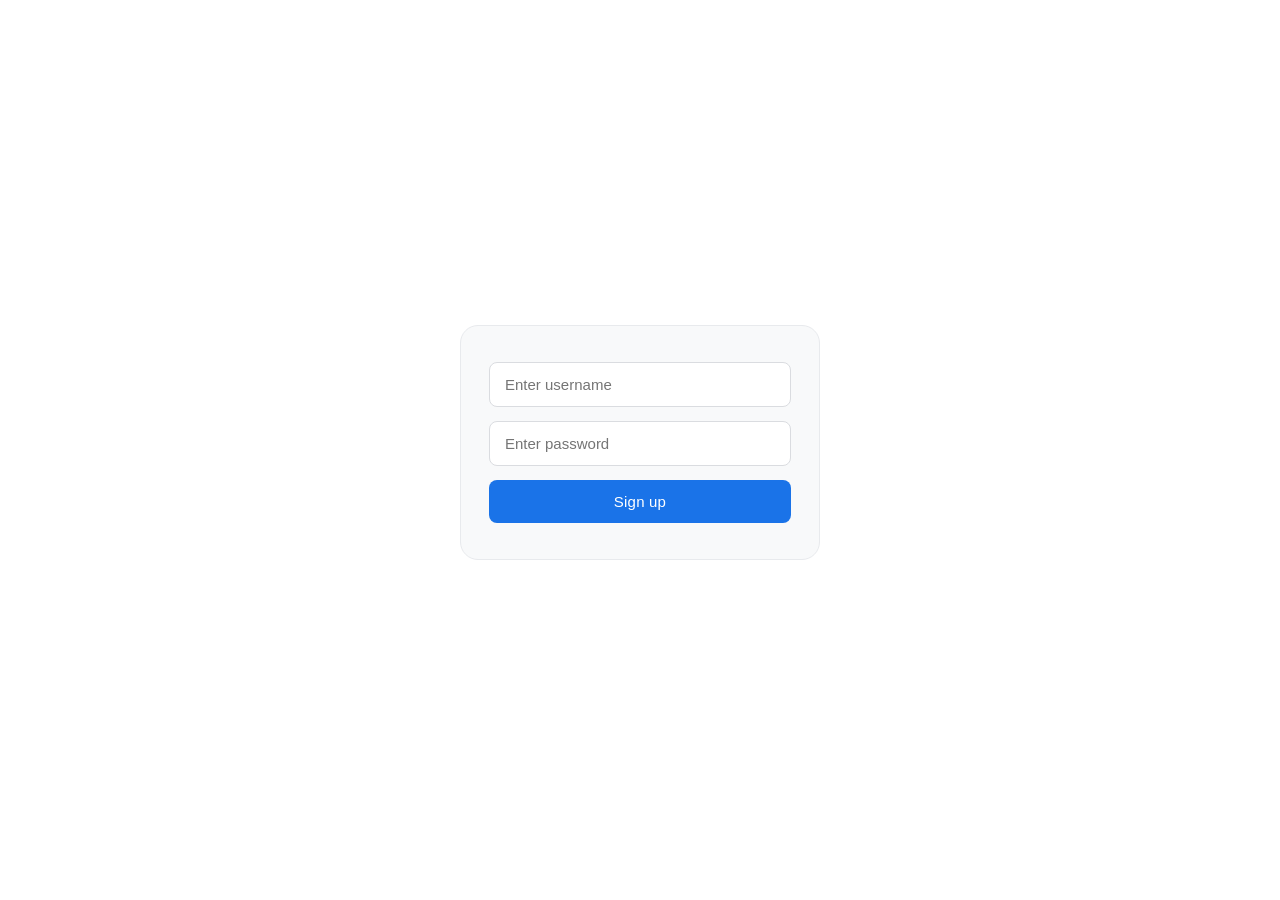
==== index.html @ 54bf84bc "Add files via upload" ====
<!DOCTYPE html>
<html lang="en">
<head>
    <meta charset="UTF-8">
    <meta name="viewport" content="width=device-width, initial-scale=1.0">
    <title>Martekor - Register</title>
    <link rel="stylesheet" href="register.css">
</head>
<body>
    <div class="container">
        <form id="registerForm">
            <input type="text" name="username" placeholder="Enter username" required>
            <input type="password" name="password" placeholder="Enter password" required>
            <button type="submit">Sign up</button>
        </form>
        <p id="message"></p>
    </div>
    <script src="register.js"></script>
</body>
</html>
---- register.css ----
@import url('body.css');
@import url('container.css');
@import url('form.css');
@import url('input.css');
@import url('button.css');
@import url('message.css');
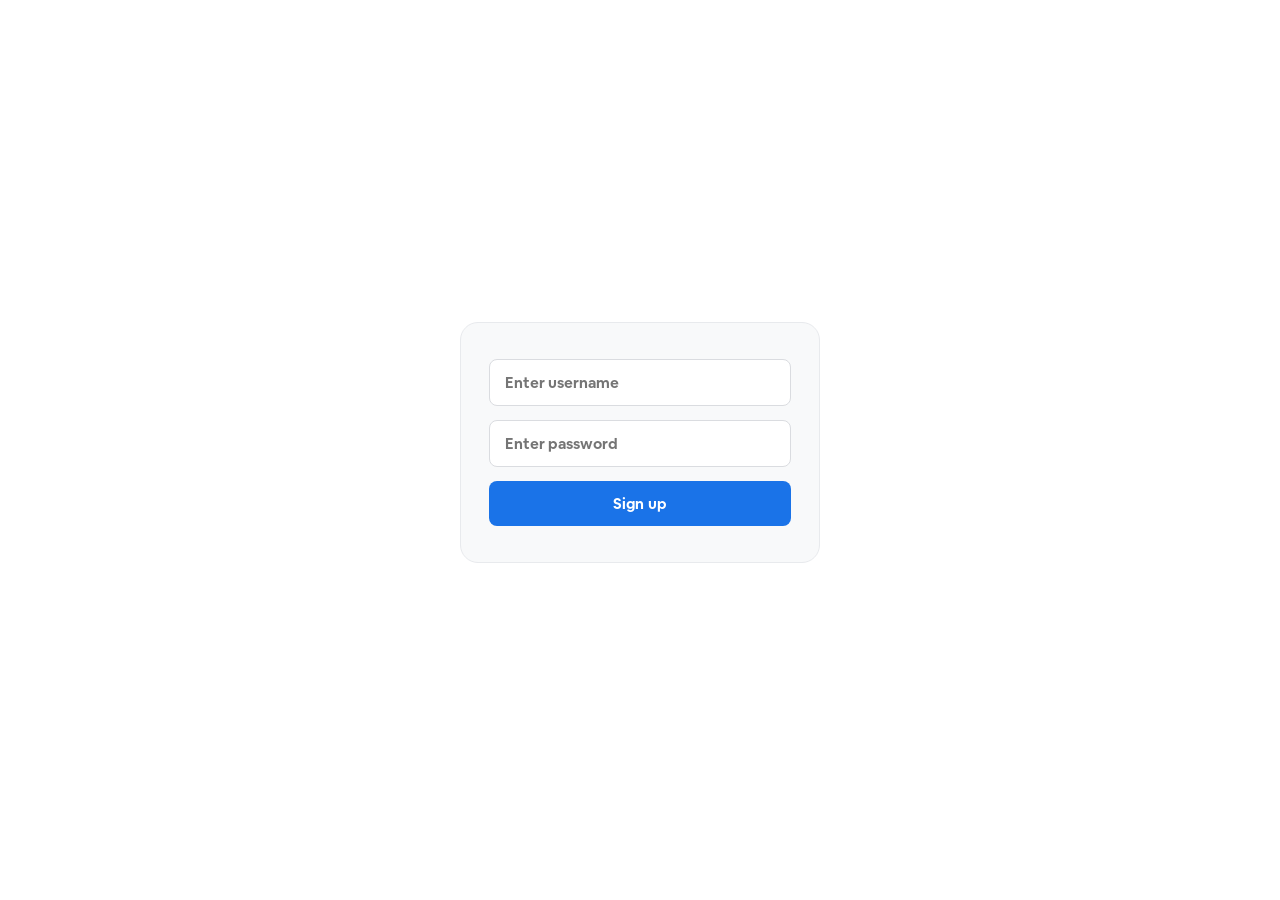
==== commit 6aa027b4: "Add files via upload" ====
--- a/index.html
+++ b/index.html
@@ -4,6 +4,7 @@
     <meta charset="UTF-8">
     <meta name="viewport" content="width=device-width, initial-scale=1.0">
     <title>Martekor - Register</title>
+    <link rel="stylesheet" href="fonts.css">
     <link rel="stylesheet" href="register.css">
 </head>
 <body>
@@ -15,6 +16,8 @@
         </form>
         <p id="message"></p>
     </div>
+    <script src="session.js"></script>
+    <script src="page.js"></script>
     <script src="register.js"></script>
 </body>
 </html>
--- a/fonts.css
+++ b/fonts.css
@@ -0,0 +1,21 @@
+@font-face {
+    font-family: 'AirbnbCereal';
+    src: url('AirbnbCereal_W_Bd.otf') format('opentype');
+    font-weight: bold;
+}
+
+@font-face {
+    font-family: 'AirbnbCereal';
+    src: url('AirbnbCereal_W_Bd.otf') format('opentype');
+    font-weight: 500;
+}
+
+@font-face {
+    font-family: 'AirbnbCereal';
+    src: url('AirbnbCereal_W_Bd.otf') format('opentype');
+    font-weight: normal;
+}
+
+* {
+    font-family: 'AirbnbCereal', -apple-system, BlinkMacSystemFont, sans-serif;
+}
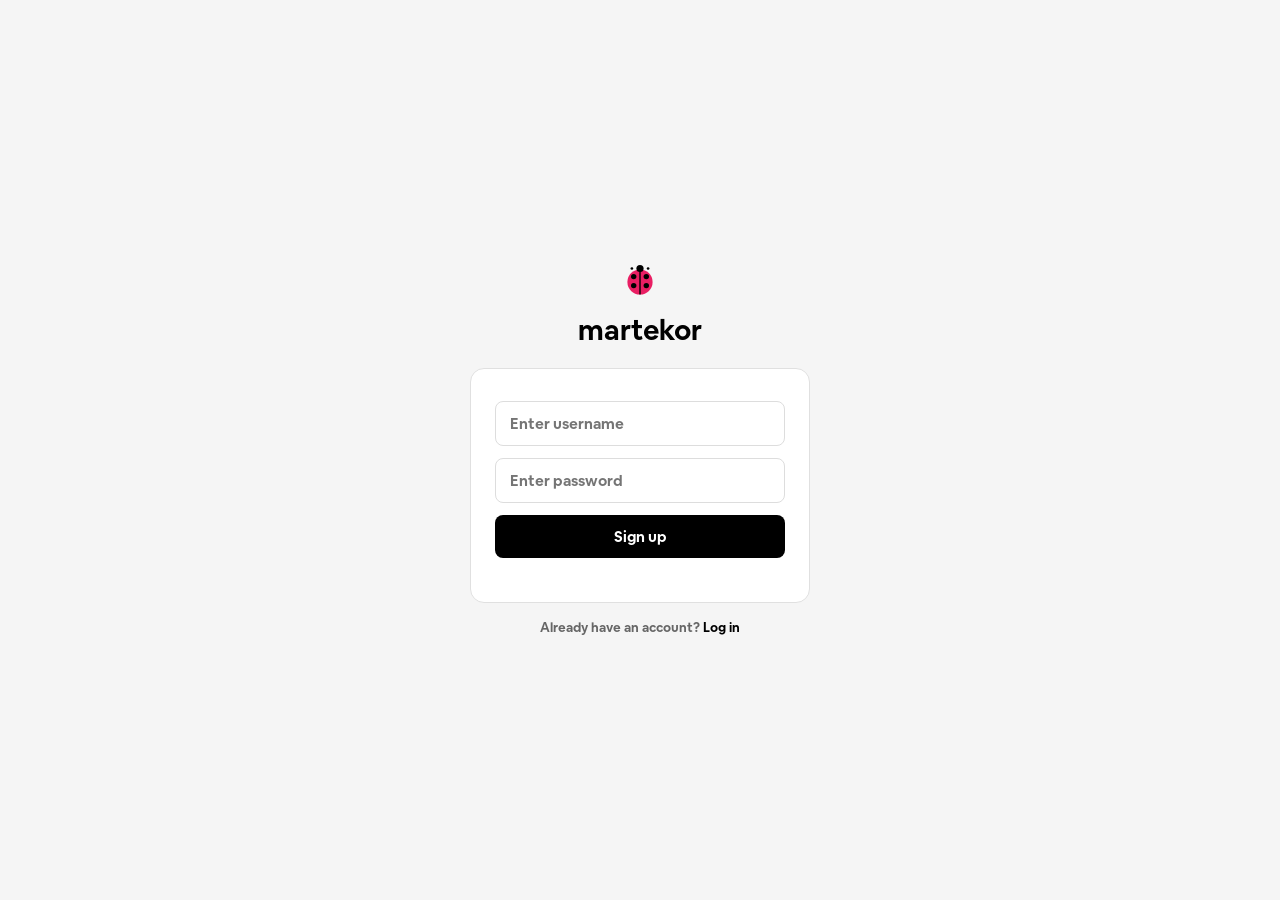
==== commit ed3f0a42: "Add files via upload" ====
--- a/index.html
+++ b/index.html
@@ -9,15 +9,17 @@
 </head>
 <body>
     <div class="container">
-        <form id="registerForm">
+        <img src="aslum.svg" alt="Martekor" class="logo">
+        <h1>martekor</h1>
+        <form>
             <input type="text" name="username" placeholder="Enter username" required>
             <input type="password" name="password" placeholder="Enter password" required>
             <button type="submit">Sign up</button>
+            <p id="message"></p>
         </form>
-        <p id="message"></p>
+        <p class="login-link">Already have an account? <a href="/login.html">Log in</a></p>
     </div>
     <script src="session.js"></script>
-    <script src="page.js"></script>
     <script src="register.js"></script>
 </body>
 </html>
--- a/fonts.css
+++ b/fonts.css
@@ -1,21 +1,10 @@
 @font-face {
-    font-family: 'AirbnbCereal';
-    src: url('AirbnbCereal_W_Bd.otf') format('opentype');
-    font-weight: bold;
-}
-
-@font-face {
-    font-family: 'AirbnbCereal';
-    src: url('AirbnbCereal_W_Bd.otf') format('opentype');
-    font-weight: 500;
-}
-
-@font-face {
-    font-family: 'AirbnbCereal';
-    src: url('AirbnbCereal_W_Bd.otf') format('opentype');
+    font-family: 'AslumFont';
+    src: url('fonts.otf') format('opentype');
     font-weight: normal;
+    font-style: normal;
 }
 
 * {
-    font-family: 'AirbnbCereal', -apple-system, BlinkMacSystemFont, sans-serif;
+    font-family: 'AslumFont', -apple-system, BlinkMacSystemFont, sans-serif;
 }
--- a/register.css
+++ b/register.css
@@ -1,6 +1,92 @@
-@import url('body.css');
-@import url('container.css');
-@import url('form.css');
-@import url('input.css');
-@import url('button.css');
-@import url('message.css');+* {
+    margin: 0;
+    padding: 0;
+    box-sizing: border-box;
+}
+
+body {
+    font-family: 'AslumFont', -apple-system, BlinkMacSystemFont, sans-serif;
+    display: flex;
+    justify-content: center;
+    align-items: center;
+    min-height: 100vh;
+    background: #f5f5f5;
+}
+
+.container {
+    width: 100%;
+    max-width: 340px;
+}
+
+.logo {
+    display: block;
+    margin: 0 auto 12px;
+    width: 36px;
+    height: 36px;
+}
+
+h1 {
+    text-align: center;
+    font-size: 28px;
+    font-weight: 600;
+    margin-bottom: 20px;
+    color: #000;
+}
+
+form {
+    background: #ffffff;
+    padding: 32px 24px;
+    border-radius: 14px;
+    border: 1px solid #e0e0e0;
+}
+
+input {
+    width: 100%;
+    padding: 12px 14px;
+    margin-bottom: 12px;
+    border: 1px solid #ddd;
+    border-radius: 8px;
+    font-size: 15px;
+    outline: none;
+}
+
+input:focus {
+    border-color: #000;
+}
+
+button {
+    width: 100%;
+    padding: 12px;
+    background: #000;
+    color: #fff;
+    border: none;
+    border-radius: 8px;
+    font-size: 15px;
+    font-weight: 500;
+    cursor: pointer;
+}
+
+button:disabled {
+    opacity: 0.5;
+    cursor: default;
+}
+
+#message {
+    text-align: center;
+    margin-top: 12px;
+    font-size: 13px;
+    color: #666;
+}
+
+.login-link {
+    text-align: center;
+    margin-top: 16px;
+    font-size: 13px;
+    color: #666;
+}
+
+.login-link a {
+    color: #000;
+    text-decoration: none;
+    font-weight: 500;
+}
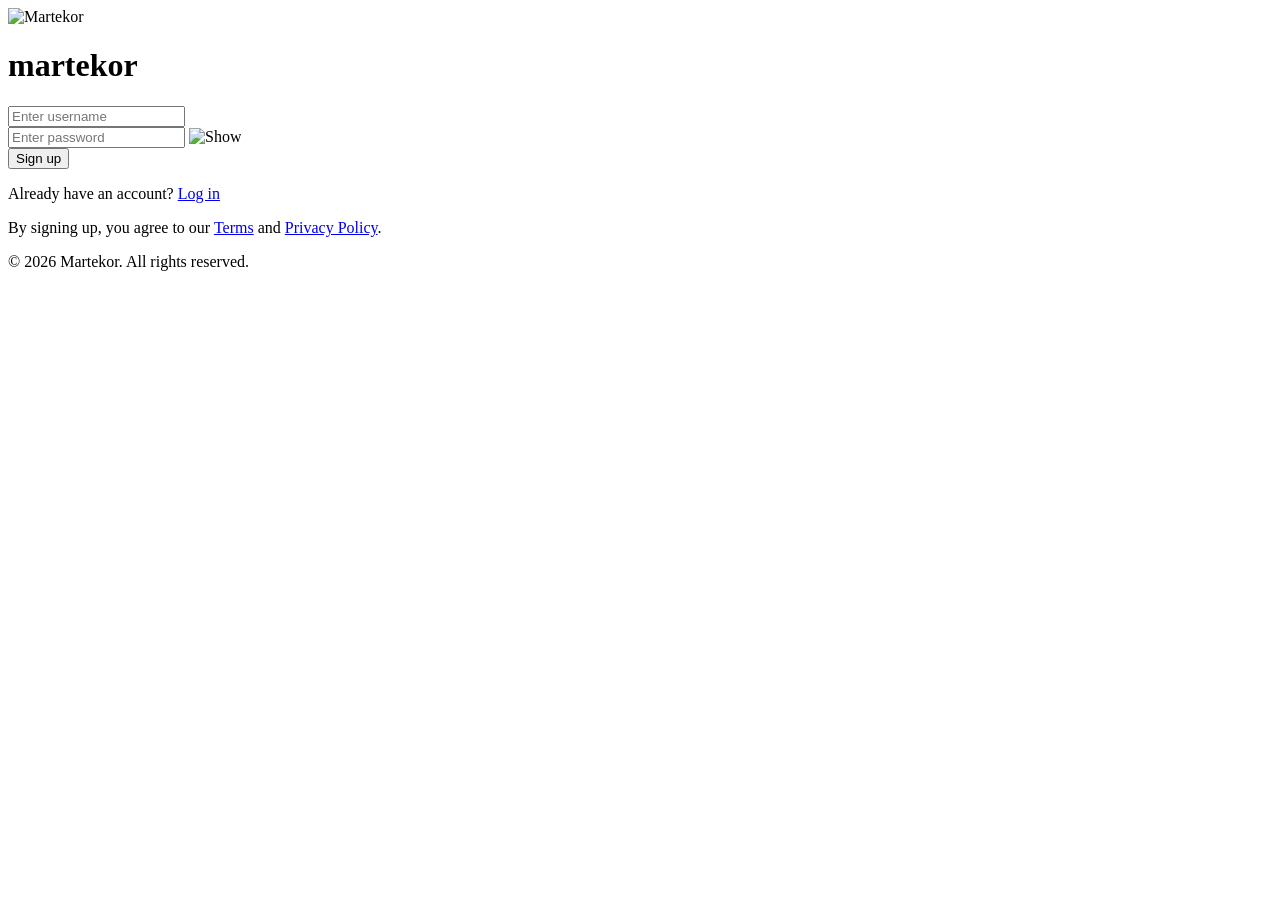
==== commit 39e67721: "Add files via upload" ====
--- a/index.html
+++ b/index.html
@@ -2,24 +2,35 @@
 <html lang="en">
 <head>
     <meta charset="UTF-8">
+    <meta name="google" content="notranslate">
+    <meta name="google-site-verification" content="evXEaLaJOTiN-eVhg2lxnXjc0u5hOibDKz2S3UUHPUM" />
     <meta name="viewport" content="width=device-width, initial-scale=1.0">
     <title>Martekor - Register</title>
-    <link rel="stylesheet" href="fonts.css">
-    <link rel="stylesheet" href="register.css">
+    <link rel="stylesheet" href="css/fonts.css">
+    <link rel="stylesheet" href="css/register.css">
+    <link rel="stylesheet" href="css/eye.css">
 </head>
 <body>
     <div class="container">
-        <img src="aslum.svg" alt="Martekor" class="logo">
+        <img src="assets/martekor.svg" alt="Martekor" class="logo">
         <h1>martekor</h1>
         <form>
             <input type="text" name="username" placeholder="Enter username" required>
-            <input type="password" name="password" placeholder="Enter password" required>
+            <div class="password-wrap">
+                <input type="password" name="password" id="password" placeholder="Enter password" required>
+                <span class="toggle-eye">
+                    <img src="assets/eye.svg" id="eyeIcon" alt="Show">
+                </span>
+            </div>
             <button type="submit">Sign up</button>
             <p id="message"></p>
         </form>
-        <p class="login-link">Already have an account? <a href="/login.html">Log in</a></p>
+        <p class="login-link">Already have an account? <a href="login.html">Log in</a></p>
+        <p class="terms">By signing up, you agree to our <a href="terms.html">Terms</a> and <a href="privacy.html">Privacy Policy</a>.</p>
     </div>
-    <script src="session.js"></script>
-    <script src="register.js"></script>
+    <p class="copyright">&copy; 2026 Martekor. All rights reserved.</p>
+    <script src="js/eye.js"></script>
+    <script src="js/session.js"></script>
+    <script src="js/register.js"></script>
 </body>
 </html>
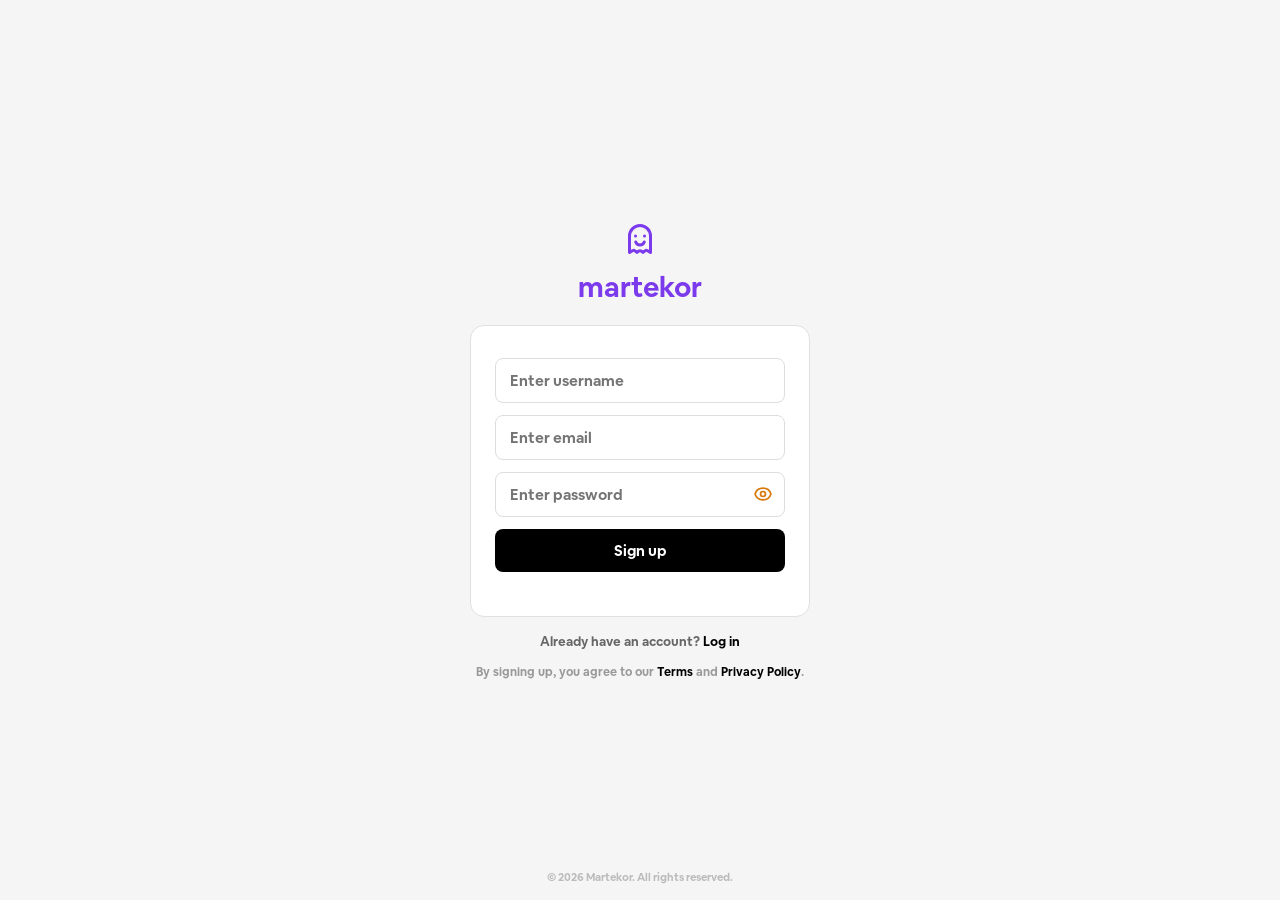
==== commit 09fbf51b: "Add files via upload" ====
--- a/index.html
+++ b/index.html
@@ -16,6 +16,7 @@
         <h1>martekor</h1>
         <form>
             <input type="text" name="username" placeholder="Enter username" required>
+            <input type="email" name="email" placeholder="Enter email" required>
             <div class="password-wrap">
                 <input type="password" name="password" id="password" placeholder="Enter password" required>
                 <span class="toggle-eye">
--- a/css/fonts.css
+++ b/css/fonts.css
@@ -0,0 +1,10 @@
+@font-face {
+    font-family: 'MartekorFont';
+    src: url('../assets/fonts.otf') format('opentype');
+    font-weight: normal;
+    font-style: normal;
+}
+
+* {
+    font-family: 'MartekorFont', -apple-system, BlinkMacSystemFont, sans-serif;
+}
--- a/css/register.css
+++ b/css/register.css
@@ -0,0 +1,130 @@
+* {
+    margin: 0;
+    padding: 0;
+    box-sizing: border-box;
+}
+
+body {
+    font-family: 'AslumFont', -apple-system, BlinkMacSystemFont, sans-serif;
+    display: flex;
+    justify-content: center;
+    align-items: center;
+    min-height: 100vh;
+    background: #f5f5f5;
+}
+
+.container {
+    width: 100%;
+    max-width: 340px;
+}
+
+.logo {
+    display: block;
+    margin: 0 auto 12px;
+    width: 36px;
+    height: 36px;
+}
+
+h1 {
+    text-align: center;
+    font-size: 28px;
+    font-weight: 600;
+    margin-bottom: 20px;
+    color: #7c3aed;
+}
+
+form {
+    background: #ffffff;
+    padding: 32px 24px;
+    border-radius: 14px;
+    border: 1px solid #e0e0e0;
+}
+
+input {
+    width: 100%;
+    padding: 12px 14px;
+    margin-bottom: 12px;
+    border: 1px solid #ddd;
+    border-radius: 8px;
+    font-size: 15px;
+    outline: none;
+}
+
+input:focus {
+    border-color: #000;
+}
+
+button {
+    width: 100%;
+    padding: 12px;
+    background: #000;
+    color: #fff;
+    border: none;
+    border-radius: 8px;
+    font-size: 15px;
+    font-weight: 500;
+    cursor: pointer;
+    outline: none;
+    -webkit-tap-highlight-color: transparent;
+    transition: background 0.3s ease;
+}
+
+button:focus {
+    outline: none;
+}
+
+button:focus-visible {
+    outline: none;
+}
+
+button:active {
+    background: #7c3aed;
+}
+
+button:disabled {
+    opacity: 0.5;
+    cursor: default;
+}
+
+#message {
+    text-align: center;
+    margin-top: 12px;
+    font-size: 13px;
+    color: #666;
+}
+
+.terms {
+    text-align: center;
+    margin-top: 14px;
+    font-size: 12px;
+    color: #999;
+}
+
+.terms a {
+    color: #000;
+    text-decoration: none;
+    font-weight: 500;
+}
+
+.login-link {
+    text-align: center;
+    margin-top: 16px;
+    font-size: 13px;
+    color: #666;
+}
+
+.login-link a {
+    color: #000;
+    text-decoration: none;
+    font-weight: 500;
+}
+
+.copyright {
+    text-align: center;
+    font-size: 11px;
+    color: #bbb;
+    position: fixed;
+    bottom: 16px;
+    left: 0;
+    right: 0;
+}
--- a/css/eye.css
+++ b/css/eye.css
@@ -0,0 +1,46 @@
+.password-wrap {
+    position: relative;
+    margin-bottom: 12px;
+}
+
+.password-wrap input {
+    width: 100%;
+    padding: 12px 40px 12px 14px;
+    border: 1px solid #ddd;
+    border-radius: 8px;
+    font-size: 15px;
+    outline: none;
+    margin-bottom: 0;
+}
+
+.password-wrap input:focus {
+    border-color: #000;
+    outline: none;
+}
+
+.toggle-eye {
+    position: absolute;
+    right: 12px;
+    top: 50%;
+    transform: translateY(-50%);
+    cursor: pointer;
+    width: 20px;
+    height: 20px;
+    user-select: none;
+    outline: none;
+    -webkit-tap-highlight-color: transparent;
+    display: flex;
+    align-items: center;
+    justify-content: center;
+}
+
+.toggle-eye:focus {
+    outline: none;
+}
+
+.toggle-eye img {
+    width: 20px;
+    height: 20px;
+    pointer-events: none;
+    display: block;
+}
